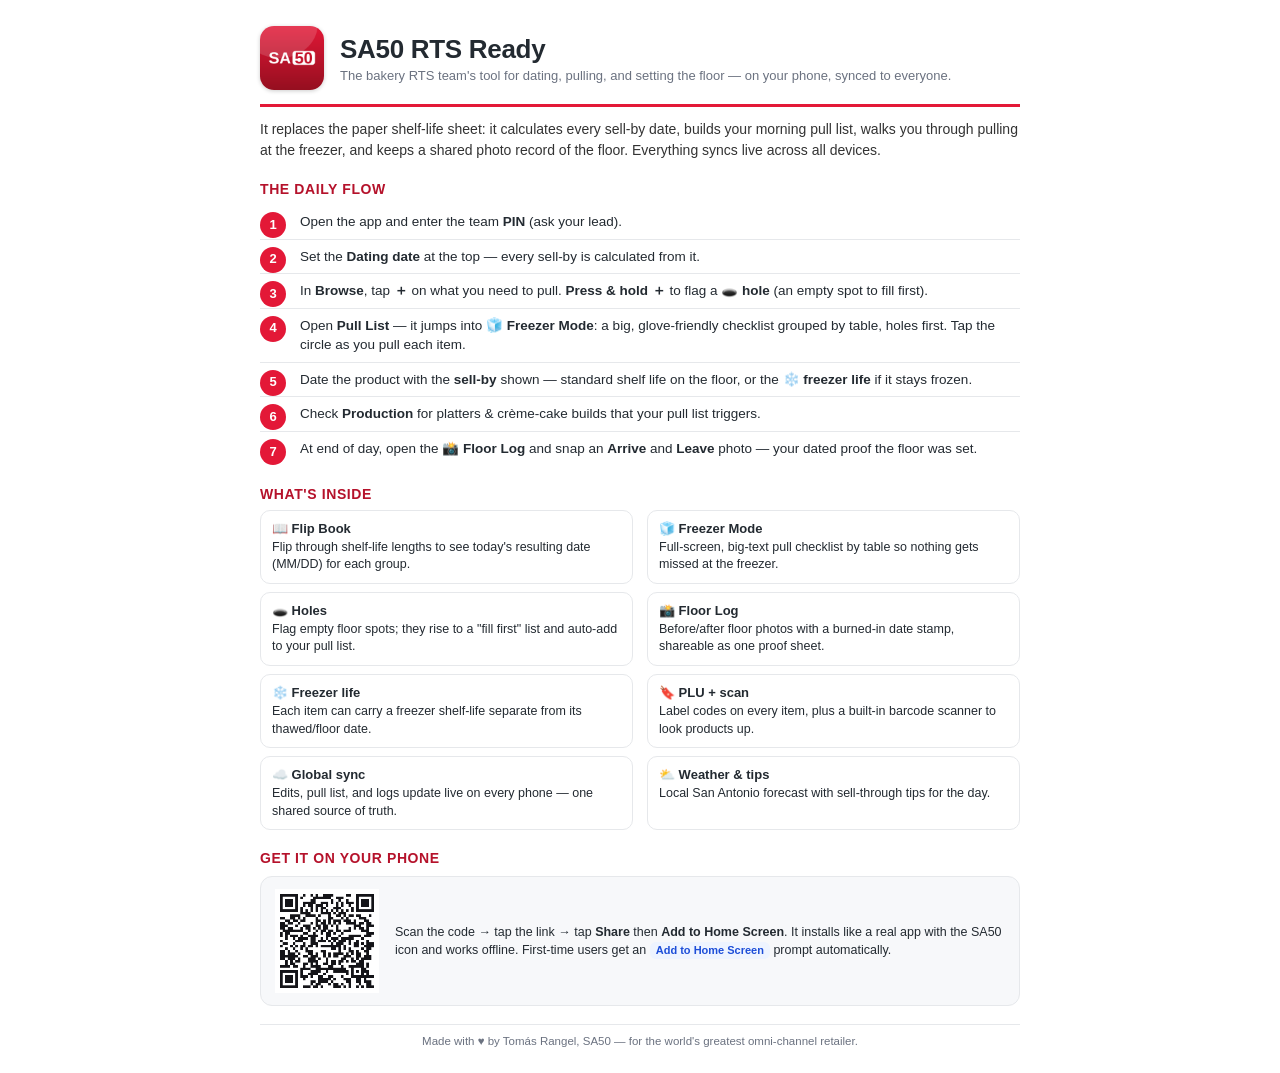
==== how-it-works.html @ 4dbfe0dc "Add printable freezer QR poster + one-page how-it-works sheet qr.png (link to the live app), qr-post" ====
<!DOCTYPE html>
<html lang="en"><head><meta charset="UTF-8"/>
<meta name="viewport" content="width=device-width, initial-scale=1"/>
<title>SA50 RTS Ready — How It Works</title>
<style>
  :root{--heb:#E31837;--dark:#B5122B;--ink:#232a31;--mut:#6b7280;--line:#e6e8eb;--bg:#f7f8fa}
  *{box-sizing:border-box}
  body{margin:0;font-family:-apple-system,"Segoe UI",Roboto,Helvetica,Arial,sans-serif;color:var(--ink);background:#fff}
  .sheet{max-width:820px;margin:0 auto;padding:26px 30px}
  .head{display:flex;align-items:center;gap:16px;border-bottom:3px solid var(--heb);padding-bottom:14px}
  .head img{width:64px;height:64px;border-radius:14px;box-shadow:0 1px 4px rgba(0,0,0,.2)}
  .head h1{margin:0;font-size:26px;font-weight:800;letter-spacing:-.3px}
  .head p{margin:3px 0 0;color:var(--mut);font-size:13px}
  h2{font-size:14px;text-transform:uppercase;letter-spacing:.6px;color:var(--dark);margin:20px 0 8px}
  .lead{font-size:14px;line-height:1.5;color:#333;margin:12px 0 0}
  ol.flow{margin:6px 0 0;padding-left:0;counter-reset:s;list-style:none}
  ol.flow li{position:relative;padding:7px 0 7px 40px;font-size:13.5px;line-height:1.45;border-bottom:1px solid var(--line)}
  ol.flow li:last-child{border-bottom:none}
  ol.flow li::before{counter-increment:s;content:counter(s);position:absolute;left:0;top:7px;width:26px;height:26px;
    background:var(--heb);color:#fff;border-radius:50%;font-weight:800;font-size:13px;display:flex;align-items:center;justify-content:center}
  ol.flow b{color:var(--ink)}
  .grid{display:grid;grid-template-columns:1fr 1fr;gap:8px 14px;margin-top:8px}
  .feat{border:1px solid var(--line);border-radius:10px;padding:9px 11px;font-size:12.5px;line-height:1.4}
  .feat b{display:block;font-size:13px;margin-bottom:1px}
  .access{display:flex;gap:16px;align-items:center;margin-top:10px;background:var(--bg);border:1px solid var(--line);border-radius:12px;padding:12px 14px}
  .access img{width:104px;height:104px}
  .access .txt{font-size:12.5px;line-height:1.5}
  .foot{margin-top:18px;border-top:1px solid var(--line);padding-top:10px;color:var(--mut);font-size:11.5px;text-align:center}
  .tag{display:inline-block;background:#eef4ff;color:#1d4ed8;border-radius:6px;padding:0 6px;font-weight:700;font-size:11px}
  @media print{@page{margin:12mm} body{-webkit-print-color-adjust:exact;print-color-adjust:exact} .sheet{padding:0}}
</style></head><body><div class="sheet">
  <div class="head">
    <img src="[data-uri]" alt="SA50"/>
    <div><h1>SA50 RTS Ready</h1><p>The bakery RTS team's tool for dating, pulling, and setting the floor — on your phone, synced to everyone.</p></div>
  </div>

  <p class="lead">It replaces the paper shelf-life sheet: it calculates every sell-by date, builds your morning pull list, walks you through pulling at the freezer, and keeps a shared photo record of the floor. Everything syncs live across all devices.</p>

  <h2>The daily flow</h2>
  <ol class="flow">
    <li>Open the app and enter the team <b>PIN</b> (ask your lead).</li>
    <li>Set the <b>Dating date</b> at the top — every sell-by is calculated from it.</li>
    <li>In <b>Browse</b>, tap <b>＋</b> on what you need to pull. <b>Press &amp; hold ＋</b> to flag a <b>🕳️ hole</b> (an empty spot to fill first).</li>
    <li>Open <b>Pull List</b> — it jumps into <b>🧊 Freezer Mode</b>: a big, glove-friendly checklist grouped by table, holes first. Tap the circle as you pull each item.</li>
    <li>Date the product with the <b>sell-by</b> shown — standard shelf life on the floor, or the <b>❄️ freezer life</b> if it stays frozen.</li>
    <li>Check <b>Production</b> for platters &amp; crème-cake builds that your pull list triggers.</li>
    <li>At end of day, open the <b>📸 Floor Log</b> and snap an <b>Arrive</b> and <b>Leave</b> photo — your dated proof the floor was set.</li>
  </ol>

  <h2>What's inside</h2>
  <div class="grid">
    <div class="feat"><b>📖 Flip Book</b>Flip through shelf-life lengths to see today's resulting date (MM/DD) for each group.</div>
    <div class="feat"><b>🧊 Freezer Mode</b>Full-screen, big-text pull checklist by table so nothing gets missed at the freezer.</div>
    <div class="feat"><b>🕳️ Holes</b>Flag empty floor spots; they rise to a "fill first" list and auto-add to your pull list.</div>
    <div class="feat"><b>📸 Floor Log</b>Before/after floor photos with a burned-in date stamp, shareable as one proof sheet.</div>
    <div class="feat"><b>❄️ Freezer life</b>Each item can carry a freezer shelf-life separate from its thawed/floor date.</div>
    <div class="feat"><b>🔖 PLU + scan</b>Label codes on every item, plus a built-in barcode scanner to look products up.</div>
    <div class="feat"><b>☁️ Global sync</b>Edits, pull list, and logs update live on every phone — one shared source of truth.</div>
    <div class="feat"><b>⛅ Weather &amp; tips</b>Local San Antonio forecast with sell-through tips for the day.</div>
  </div>

  <h2>Get it on your phone</h2>
  <div class="access">
    <img src="[data-uri]" alt="QR code"/>
    <div class="txt">Scan the code → tap the link → tap <b>Share</b> then <b>Add to Home Screen</b>. It installs like a real app with the SA50 icon and works offline. First-time users get an <span class="tag">Add to Home Screen</span> prompt automatically.</div>
  </div>

  <div class="foot">Made with ♥ by Tomás Rangel, SA50 — for the world's greatest omni-channel retailer.</div>
</div></body></html>
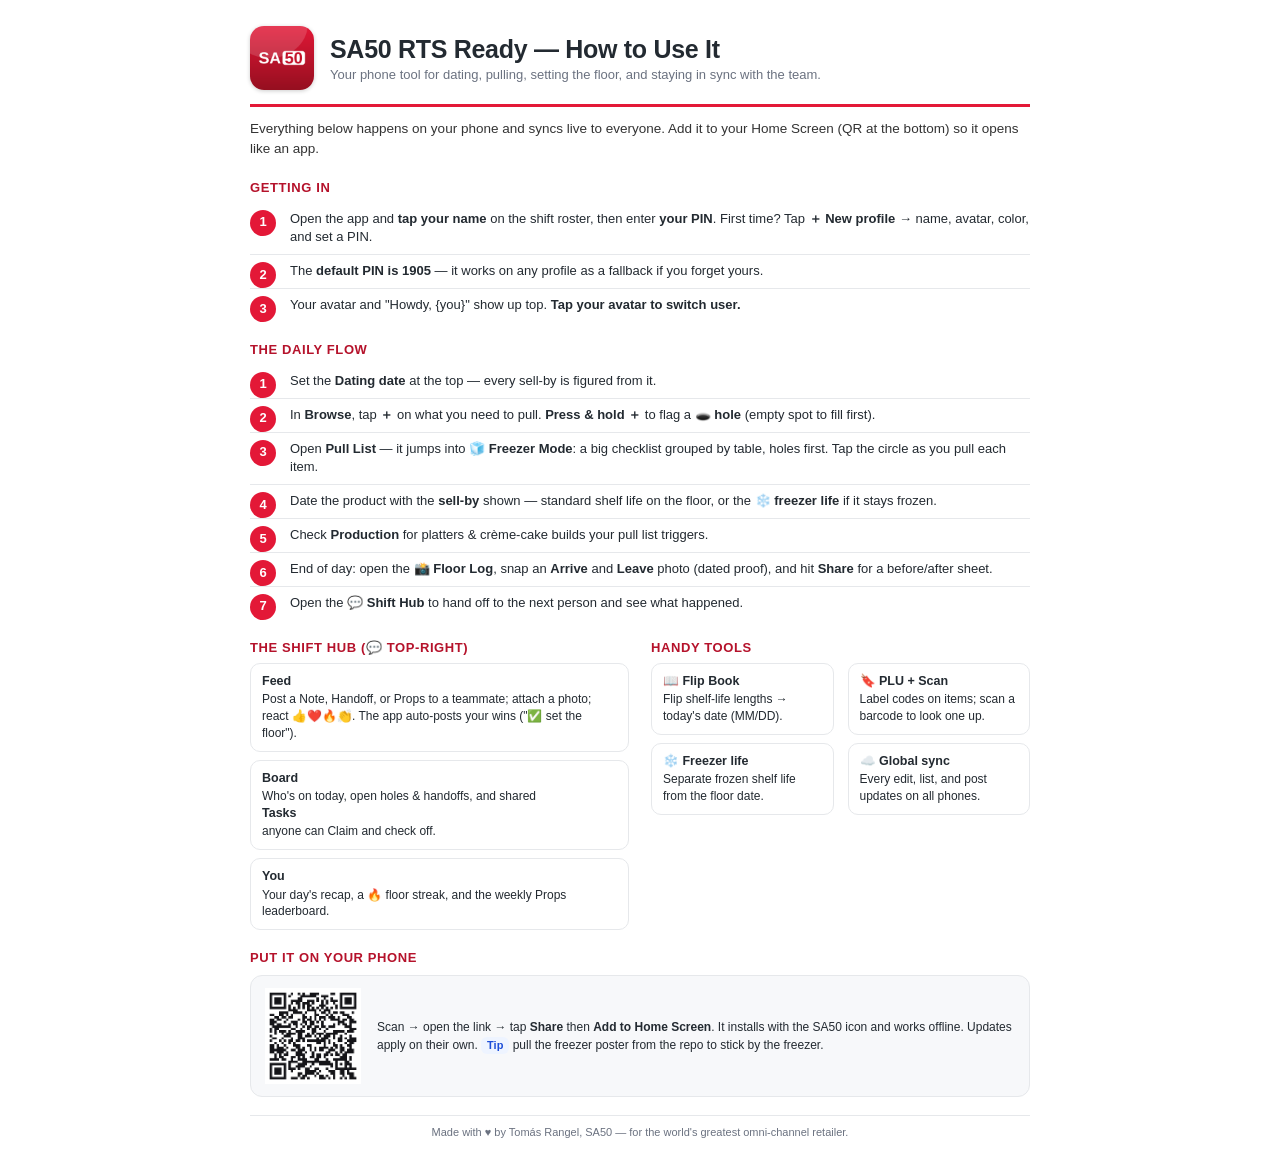
==== commit 4e163717: "docs: refresh usage guide for login, Shift Hub, freezer life & holes" ====
--- a/how-it-works.html
+++ b/how-it-works.html
@@ -1,68 +1,83 @@
 <!DOCTYPE html>
 <html lang="en"><head><meta charset="UTF-8"/>
 <meta name="viewport" content="width=device-width, initial-scale=1"/>
-<title>SA50 RTS Ready — How It Works</title>
+<title>SA50 RTS Ready — How to Use It</title>
 <style>
-  :root{--heb:#E31837;--dark:#B5122B;--ink:#232a31;--mut:#6b7280;--line:#e6e8eb;--bg:#f7f8fa}
+  :root{--heb:#E31837;--dark:#B5122B;--ink:#232a31;--mut:#6b7280;--line:#e6e8eb;--bg:#f7f8fa;--indigo:#4f46e5}
   *{box-sizing:border-box}
   body{margin:0;font-family:-apple-system,"Segoe UI",Roboto,Helvetica,Arial,sans-serif;color:var(--ink);background:#fff}
-  .sheet{max-width:820px;margin:0 auto;padding:26px 30px}
+  .sheet{max-width:840px;margin:0 auto;padding:26px 30px}
   .head{display:flex;align-items:center;gap:16px;border-bottom:3px solid var(--heb);padding-bottom:14px}
   .head img{width:64px;height:64px;border-radius:14px;box-shadow:0 1px 4px rgba(0,0,0,.2)}
-  .head h1{margin:0;font-size:26px;font-weight:800;letter-spacing:-.3px}
+  .head h1{margin:0;font-size:25px;font-weight:800;letter-spacing:-.3px}
   .head p{margin:3px 0 0;color:var(--mut);font-size:13px}
-  h2{font-size:14px;text-transform:uppercase;letter-spacing:.6px;color:var(--dark);margin:20px 0 8px}
-  .lead{font-size:14px;line-height:1.5;color:#333;margin:12px 0 0}
+  h2{font-size:13px;text-transform:uppercase;letter-spacing:.6px;color:var(--dark);margin:20px 0 8px}
+  .lead{font-size:13.5px;line-height:1.5;color:#333;margin:12px 0 0}
   ol.flow{margin:6px 0 0;padding-left:0;counter-reset:s;list-style:none}
-  ol.flow li{position:relative;padding:7px 0 7px 40px;font-size:13.5px;line-height:1.45;border-bottom:1px solid var(--line)}
+  ol.flow li{position:relative;padding:7px 0 7px 40px;font-size:13px;line-height:1.45;border-bottom:1px solid var(--line)}
   ol.flow li:last-child{border-bottom:none}
   ol.flow li::before{counter-increment:s;content:counter(s);position:absolute;left:0;top:7px;width:26px;height:26px;
     background:var(--heb);color:#fff;border-radius:50%;font-weight:800;font-size:13px;display:flex;align-items:center;justify-content:center}
   ol.flow b{color:var(--ink)}
   .grid{display:grid;grid-template-columns:1fr 1fr;gap:8px 14px;margin-top:8px}
-  .feat{border:1px solid var(--line);border-radius:10px;padding:9px 11px;font-size:12.5px;line-height:1.4}
-  .feat b{display:block;font-size:13px;margin-bottom:1px}
+  .feat{border:1px solid var(--line);border-radius:10px;padding:9px 11px;font-size:12px;line-height:1.4}
+  .feat b{display:block;font-size:12.5px;margin-bottom:1px}
+  .cols{display:grid;grid-template-columns:1fr 1fr;gap:22px}
   .access{display:flex;gap:16px;align-items:center;margin-top:10px;background:var(--bg);border:1px solid var(--line);border-radius:12px;padding:12px 14px}
-  .access img{width:104px;height:104px}
-  .access .txt{font-size:12.5px;line-height:1.5}
-  .foot{margin-top:18px;border-top:1px solid var(--line);padding-top:10px;color:var(--mut);font-size:11.5px;text-align:center}
+  .access img{width:96px;height:96px}
+  .access .txt{font-size:12px;line-height:1.5}
+  .tip{background:#eef4ff;border:1px solid #d4e1fb;border-radius:10px;padding:9px 12px;font-size:12px;color:#1e3a8a;margin-top:8px}
+  .foot{margin-top:18px;border-top:1px solid var(--line);padding-top:10px;color:var(--mut);font-size:11px;text-align:center}
   .tag{display:inline-block;background:#eef4ff;color:#1d4ed8;border-radius:6px;padding:0 6px;font-weight:700;font-size:11px}
-  @media print{@page{margin:12mm} body{-webkit-print-color-adjust:exact;print-color-adjust:exact} .sheet{padding:0}}
+  @media print{@page{margin:11mm} body{-webkit-print-color-adjust:exact;print-color-adjust:exact} .sheet{padding:0} .cols{gap:16px}}
 </style></head><body><div class="sheet">
   <div class="head">
     <img src="[data-uri]" alt="SA50"/>
-    <div><h1>SA50 RTS Ready</h1><p>The bakery RTS team's tool for dating, pulling, and setting the floor — on your phone, synced to everyone.</p></div>
+    <div><h1>SA50 RTS Ready — How to Use It</h1><p>Your phone tool for dating, pulling, setting the floor, and staying in sync with the team.</p></div>
   </div>
 
-  <p class="lead">It replaces the paper shelf-life sheet: it calculates every sell-by date, builds your morning pull list, walks you through pulling at the freezer, and keeps a shared photo record of the floor. Everything syncs live across all devices.</p>
+  <p class="lead">Everything below happens on your phone and syncs live to everyone. Add it to your Home Screen (QR at the bottom) so it opens like an app.</p>
+
+  <h2>Getting in</h2>
+  <ol class="flow">
+    <li>Open the app and <b>tap your name</b> on the shift roster, then enter <b>your PIN</b>. First time? Tap <b>＋ New profile</b> → name, avatar, color, and set a PIN.</li>
+    <li>The <b>default PIN is 1905</b> — it works on any profile as a fallback if you forget yours.</li>
+    <li>Your avatar and "Howdy, {you}" show up top. <b>Tap your avatar to switch user.</b></li>
+  </ol>
 
   <h2>The daily flow</h2>
   <ol class="flow">
-    <li>Open the app and enter the team <b>PIN</b> (ask your lead).</li>
-    <li>Set the <b>Dating date</b> at the top — every sell-by is calculated from it.</li>
-    <li>In <b>Browse</b>, tap <b>＋</b> on what you need to pull. <b>Press &amp; hold ＋</b> to flag a <b>🕳️ hole</b> (an empty spot to fill first).</li>
-    <li>Open <b>Pull List</b> — it jumps into <b>🧊 Freezer Mode</b>: a big, glove-friendly checklist grouped by table, holes first. Tap the circle as you pull each item.</li>
+    <li>Set the <b>Dating date</b> at the top — every sell-by is figured from it.</li>
+    <li>In <b>Browse</b>, tap <b>＋</b> on what you need to pull. <b>Press &amp; hold ＋</b> to flag a <b>🕳️ hole</b> (empty spot to fill first).</li>
+    <li>Open <b>Pull List</b> — it jumps into <b>🧊 Freezer Mode</b>: a big checklist grouped by table, holes first. Tap the circle as you pull each item.</li>
     <li>Date the product with the <b>sell-by</b> shown — standard shelf life on the floor, or the <b>❄️ freezer life</b> if it stays frozen.</li>
-    <li>Check <b>Production</b> for platters &amp; crème-cake builds that your pull list triggers.</li>
-    <li>At end of day, open the <b>📸 Floor Log</b> and snap an <b>Arrive</b> and <b>Leave</b> photo — your dated proof the floor was set.</li>
+    <li>Check <b>Production</b> for platters &amp; crème-cake builds your pull list triggers.</li>
+    <li>End of day: open the <b>📸 Floor Log</b>, snap an <b>Arrive</b> and <b>Leave</b> photo (dated proof), and hit <b>Share</b> for a before/after sheet.</li>
+    <li>Open the <b>💬 Shift Hub</b> to hand off to the next person and see what happened.</li>
   </ol>
 
-  <h2>What's inside</h2>
-  <div class="grid">
-    <div class="feat"><b>📖 Flip Book</b>Flip through shelf-life lengths to see today's resulting date (MM/DD) for each group.</div>
-    <div class="feat"><b>🧊 Freezer Mode</b>Full-screen, big-text pull checklist by table so nothing gets missed at the freezer.</div>
-    <div class="feat"><b>🕳️ Holes</b>Flag empty floor spots; they rise to a "fill first" list and auto-add to your pull list.</div>
-    <div class="feat"><b>📸 Floor Log</b>Before/after floor photos with a burned-in date stamp, shareable as one proof sheet.</div>
-    <div class="feat"><b>❄️ Freezer life</b>Each item can carry a freezer shelf-life separate from its thawed/floor date.</div>
-    <div class="feat"><b>🔖 PLU + scan</b>Label codes on every item, plus a built-in barcode scanner to look products up.</div>
-    <div class="feat"><b>☁️ Global sync</b>Edits, pull list, and logs update live on every phone — one shared source of truth.</div>
-    <div class="feat"><b>⛅ Weather &amp; tips</b>Local San Antonio forecast with sell-through tips for the day.</div>
+  <div class="cols">
+    <div>
+      <h2>The Shift Hub (💬 top-right)</h2>
+      <div class="feat"><b>Feed</b>Post a Note, Handoff, or Props to a teammate; attach a photo; react 👍❤️🔥👏. The app auto-posts your wins ("✅ set the floor").</div>
+      <div class="feat" style="margin-top:8px"><b>Board</b>Who's on today, open holes &amp; handoffs, and shared <b>Tasks</b> anyone can Claim and check off.</div>
+      <div class="feat" style="margin-top:8px"><b>You</b>Your day's recap, a 🔥 floor streak, and the weekly Props leaderboard.</div>
+    </div>
+    <div>
+      <h2>Handy tools</h2>
+      <div class="grid">
+        <div class="feat"><b>📖 Flip Book</b>Flip shelf-life lengths → today's date (MM/DD).</div>
+        <div class="feat"><b>🔖 PLU + Scan</b>Label codes on items; scan a barcode to look one up.</div>
+        <div class="feat"><b>❄️ Freezer life</b>Separate frozen shelf life from the floor date.</div>
+        <div class="feat"><b>☁️ Global sync</b>Every edit, list, and post updates on all phones.</div>
+      </div>
+    </div>
   </div>
 
-  <h2>Get it on your phone</h2>
+  <h2>Put it on your phone</h2>
   <div class="access">
     <img src="[data-uri]" alt="QR code"/>
-    <div class="txt">Scan the code → tap the link → tap <b>Share</b> then <b>Add to Home Screen</b>. It installs like a real app with the SA50 icon and works offline. First-time users get an <span class="tag">Add to Home Screen</span> prompt automatically.</div>
+    <div class="txt">Scan → open the link → tap <b>Share</b> then <b>Add to Home Screen</b>. It installs with the SA50 icon and works offline. Updates apply on their own. <span class="tag">Tip</span> pull the freezer poster from the repo to stick by the freezer.</div>
   </div>
 
   <div class="foot">Made with ♥ by Tomás Rangel, SA50 — for the world's greatest omni-channel retailer.</div>
